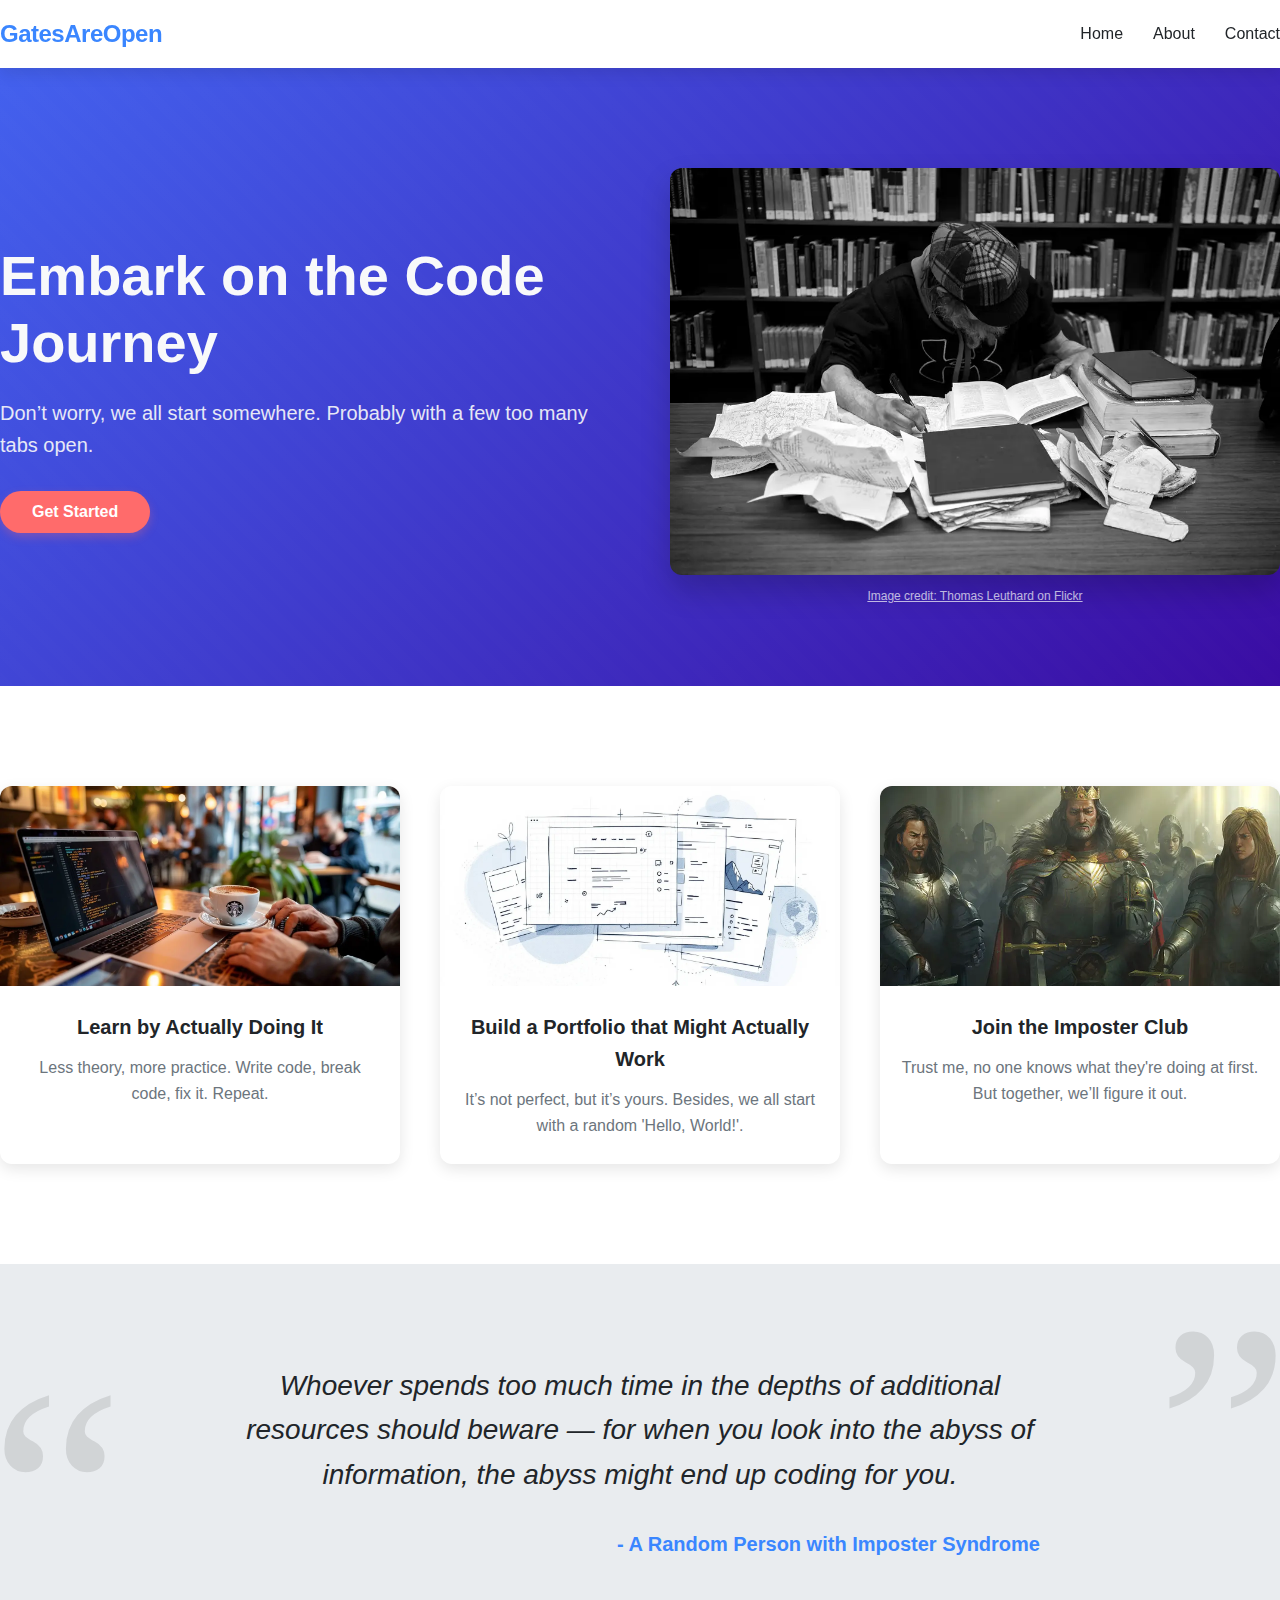
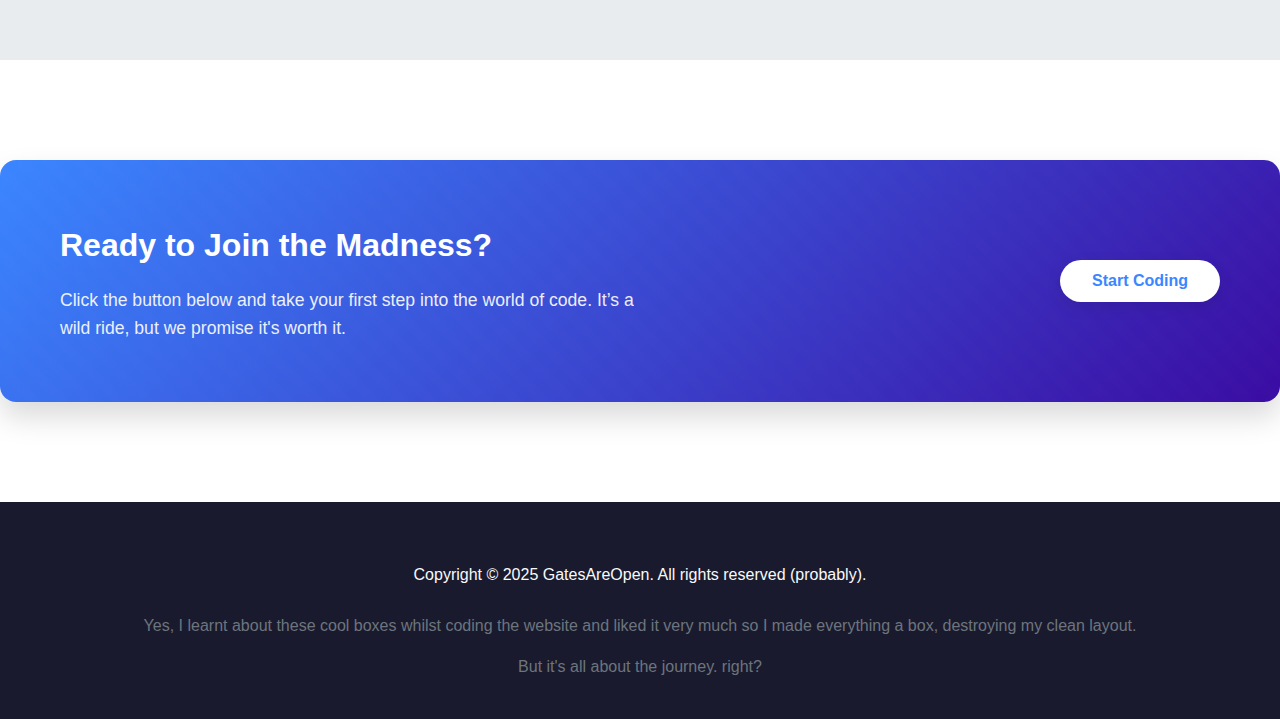
==== index.html @ 9cb02615 "Fixed navigation links for Github Pages." ====
<!DOCTYPE html>
<html lang="en">
<head>
    <meta charset="UTF-8">
    <meta name="viewport" content="width=device-width, initial-scale=1.0">
    <title>GatesAreOpen</title>
    <link rel="stylesheet" href="styles.css">
</head>
<body>
    <!-- Header Section -->
    <header class="header">
        <nav class="nav-container">
            <div class="logo">GatesAreOpen</div>
            <ul>
                <li><base href="/index.html">Home</a></li>
                <li><base href="/about.html">About</a></li>
                <li><base href="/contact.html">Contact</a></li>
            </ul>
        </nav>
    </header>

    <!-- Hero Section -->
    <section class="hero">
        <div class="hero-container">
            <div class="hero-text">
                <h1>Embark on the Code Journey</h1>
                <p>Don’t worry, we all start somewhere. Probably with a few too many tabs open.</p>
                <a href="https://www.theodinproject.com/">
                    <button>Get Started</button>
                </a>
            </div>
            <div class="hero-image">
                <img src="/assests/images/hero-image.webp" alt="An overwhelmed programmer with programming books." />
            <p class="credit">
                <a href="https://www.flickr.com/photos/thomasleuthard/8597609828/sizes/l/" target="_blank">
                    Image credit: Thomas Leuthard on Flickr
                </a>
            </p>
            </div>
        </div>
    </section>

    <!-- Info Section -->
    <section class="info">
        <div class="info-container">
            <div class="info-card">
                <div class="illustration">
                    <img src="/assests/images/info-image-1.webp" alt="A person focused on a screen, typing away, with a cup of coffee or notes nearby." />
                </div>
                <div class="info-card-text">
                    <h3>Learn by Actually Doing It</h3>
                    <p>Less theory, more practice. Write code, break code, fix it. Repeat.</p>
                </div>
            </div>
            <div class="info-card">
                <div class="illustration">
                    <img src="/assests/images/info-image-2.webp" alt="A website layout." />
                </div>
                <div class="info-card-text">
                    <h3>Build a Portfolio that Might Actually Work</h3>
                    <p>It’s not perfect, but it’s yours. Besides, we all start with a random 'Hello, World!'.</p>
                </div>
            </div>
            <div class="info-card">
                <div class="illustration">
                    <img src="/assests/images/info-image-3.webp" alt="Swords United meme." />
                </div>
                <div class="info-card-text">
                    <h3>Join the Imposter Club</h3>
                    <p>Trust me, no one knows what they're doing at first. But together, we’ll figure it out.</p>
                </div>
            </div>
        </div>
    </section>
    

    <!-- Quote Section -->
    <section class="quote">
        <div class="quote-container">
            <p>Whoever spends too much time in the depths of additional resources should beware — for when you look into the abyss of information, the abyss might end up coding for you.</p>
            <p>- A Random Person with Imposter Syndrome</p>
        </div>
    </section>    

    <!-- CTA Section -->
    <section class="cta">
        <div class="cta-container">
            <div class="cta-text">
                <h3>Ready to Join the Madness?</h3>
                <p>Click the button below and take your first step into the world of code. It’s a wild ride, but we promise it's worth it.</p>
            </div>
            <a href="startcoding.html">
                <button>Start Coding</button>
            </a>
        </div>
    </section>

    <!-- Footer Section -->
    <footer class="footer">
        <div class="footer-container">
            <p>Copyright © 2025 GatesAreOpen. All rights reserved (probably).</p>
            <p>Yes, I learnt about these cool boxes whilst coding the website and liked it very much so I made everything a box, destroying my clean layout.</p>
            <p>But it's all about the journey. right?</p>
        </div>
    </footer>
</body>
</html>
---- styles.css ----
:root {
    --primary-color: #3a86ff;       /* Vibrant blue */
    --primary-hover: #2a75f0;       /* Darker blue for hover states */
    --dark-color: #212529;          /* Almost black for text */
    --dark-bg: #1a1a2e;             /* Dark navy background */
    --light-color: #f8f9fa;         /* Off-white for text on dark backgrounds */
    --gray-light: #e9ecef;          /* Light gray for sections */
    --gray-dark: #6c757d;           /* Dark gray for secondary text */
    --accent-color: #ff6b6b;        /* Coral accent for highlights */
    --gradient-start: #4361ee;      /* Gradient blue start */
    --gradient-end: #3a0ca3;        /* Gradient purple end */
    --shadow: 0 5px 15px rgba(0, 0, 0, 0.1);  /* Subtle shadow */
    --font-primary: 'Roboto', -apple-system, BlinkMacSystemFont, sans-serif;
}

* {
    margin: 0;
    padding: 0;
    box-sizing: border-box;
}

body {
    font-family: var(--font-primary);
    line-height: 1.6;
    color: var(--dark-color);
    background-color: #fff;
    font-size: 16px;
}

a {
    text-decoration: none;
    color: var(--primary-color);
    transition: all 0.3s ease;
}

a:hover {
    color: var(--primary-hover);
}

.container {
    width: 90%;
    max-width: 1200px;
    margin: 0 auto;
    padding: 0 15px;
}

/* Header Section */
header {
    background-color: #fff;
    box-shadow: var(--shadow);
    position: sticky;
    top: 0;
    z-index: 100;
    padding: 15px 0;
}

nav {
    display: flex;
    justify-content: space-between;
    align-items: center;
}

.logo {
    font-size: 24px;
    font-weight: 700;
    color: var(--primary-color);
    letter-spacing: -0.5px;
}

nav ul {
    display: flex;
    list-style: none;
}

nav ul li {
    margin-left: 30px;
}

nav ul li a {
    color: var(--dark-color);
    position: relative;
    font-weight: 500;
}

nav ul li a::after {
    content: '';
    position: absolute;
    width: 0;
    height: 2px;
    bottom: -5px;
    left: 0;
    background-color: var(--primary-color);
    transition: width 0.3s ease;
}

nav ul li a:hover::after {
    width: 100%;
}

/* Hero Section */
.hero {
    background: linear-gradient(135deg, var(--gradient-start) 0%, var(--gradient-end) 100%);
    color: var(--light-color);
    padding: 100px 0 80px;
    position: relative;
    overflow: hidden;
}

.hero::before {
    content: '';
    position: absolute;
    top: 0;
    left: 0;
    width: 100%;
    height: 100%;
    background: repeating-linear-gradient(45deg, rgba(255, 255, 255, 0.05) 0px, rgba(255, 255, 255, 0.05) 10px, transparent 10px, transparent 20px);
    opacity: 0.1;
}

.hero-container {
    display: flex;
    justify-content: space-between;
    align-items: center;
    gap: 60px;
}

.hero-text {
    flex: 1;
    z-index: 1;
}

.hero-text h1 {
    font-size: 3.5rem;
    font-weight: 800;
    margin-bottom: 20px;
    line-height: 1.2;
}

.hero-text p {
    font-size: 1.25rem;
    margin-bottom: 30px;
    opacity: 0.9;
}

.hero-image {
    flex: 1;
    display: flex;
    flex-direction: column;
    align-items: center;
    z-index: 1;
}

.hero-image img {
    width: 100%;
    height: auto;
    border-radius: 12px;
    box-shadow: 0 15px 30px rgba(0, 0, 0, 0.2);
    transition: transform 0.3s ease;
}

.hero-image img:hover {
    transform: translateY(-10px);
}

.credit {
    margin-top: 12px;
    font-size: 12px;
    opacity: 0.7;
}

.credit a {
    color: var(--light-color);
    text-decoration: underline;
}

button {
    background-color: var(--accent-color);
    color: white;
    border: none;
    padding: 12px 32px;
    border-radius: 50px;
    font-weight: 600;
    font-size: 16px;
    cursor: pointer;
    transition: all 0.3s ease;
    box-shadow: 0 4px 10px rgba(255, 107, 107, 0.3);
    display: inline-block;
}

button:hover {
    background-color: #ff5252;
    transform: translateY(-3px);
    box-shadow: 0 6px 15px rgba(255, 107, 107, 0.4);
}

/* Info Section */
.info {
    padding: 100px 0;
    text-align: center;
    background-color: #fff;
}

.info h2 {
    color: var(--dark-color);
    font-size: 2.5rem;
    font-weight: 700;
    margin-bottom: 60px;
    position: relative;
    display: inline-block;
}

.info h2::after {
    content: '';
    position: absolute;
    width: 80px;
    height: 4px;
    background-color: var(--primary-color);
    bottom: -15px;
    left: 50%;
    transform: translateX(-50%);
    border-radius: 2px;
}

.info-container {
    display: flex;
    justify-content: space-between;
    flex-wrap: wrap;
    gap: 40px;
}

.info-card {
    flex: 1;
    min-width: 280px;
    background-color: #fff;
    border-radius: 12px;
    overflow: hidden;
    box-shadow: var(--shadow);
    transition: all 0.3s ease;
}

.info-card:hover {
    transform: translateY(-10px);
    box-shadow: 0 15px 30px rgba(0, 0, 0, 0.1);
}

.illustration {
    width: 100%;
    height: 200px;
    overflow: hidden;
}

.illustration img {
    width: 100%;
    height: 100%;
    object-fit: cover;
    object-position: center;
    transition: transform 0.5s ease;
}

.info-card:hover .illustration img {
    transform: scale(1.05);
}

.info-card-text {
    padding: 25px 20px;
}

.info-card-text h3 {
    margin-bottom: 12px;
    color: var(--dark-color);
    font-size: 1.25rem;
}

.info-card-text p {
    color: var(--gray-dark);
}

/* Quote Section */
.quote {
    background-color: var(--gray-light);
    padding: 100px 0;
    position: relative;
    overflow: hidden;
}

.quote::before {
    content: '\201C';
    position: absolute;
    top: -10px;
    left: -10px;
    font-size: 300px;
    color: rgba(0, 0, 0, 0.1);
    font-family: Georgia, serif;
}

.quote::after {
    content: '\201D';
    position: absolute;
    bottom: -10px;
    right: -10px;
    font-size: 300px;
    color: rgba(0, 0, 0, 0.1);
    font-family: Georgia, serif;
}

.quote-container {
    width: 80%;
    max-width: 800px;
    margin: 0 auto;
    text-align: center;
    position: relative;
    z-index: 1;
}

.quote-container p:first-child {
    font-size: 1.75rem;
    font-style: italic;
    color: var(--dark-color);
    font-weight: 400;
    line-height: 1.6;
    margin-bottom: 30px;
}

.quote-container p:last-child {
    font-size: 1.25rem;
    font-weight: 600;
    color: var(--primary-color);
    text-align: right;
}

/* CTA Section */
.cta {
    padding: 100px 0;
    background-color: #fff;
}

.cta-container {
    background: linear-gradient(135deg, var(--primary-color) 0%, var(--gradient-end) 100%);
    padding: 60px;
    border-radius: 16px;
    display: flex;
    justify-content: space-between;
    align-items: center;
    color: white;
    box-shadow: 0 15px 30px rgba(0, 0, 0, 0.15);
    position: relative;
    overflow: hidden;
}

.cta-container::before {
    content: '';
    position: absolute;
    pointer-events: none;
    top: 0;
    left: 0;
    width: 100%;
    height: 100%;
    background: repeating-linear-gradient(45deg, rgba(255, 255, 255, 0.05) 0px, rgba(255, 255, 255, 0.05) 10px, transparent 10px, transparent 20px);
    opacity: 0.1;
}

.cta-text {
    z-index: 1;
}

.cta-text h3 {
    font-size: 2rem;
    margin-bottom: 15px;
}

.cta-text p {
    font-size: 1.1rem;
    opacity: 0.9;
    max-width: 600px;
}

.cta button {
    background-color: white;
    color: var(--primary-color);
    border: none;
    z-index: 1;
    box-shadow: 0 5px 15px rgba(0, 0, 0, 0.1);
}

.cta button:hover {
    background-color: var(--light-color);
    color: var(--primary-hover);
    transform: translateY(-3px);
}

/* Footer Section */
.footer {
    background-color: var(--dark-bg);
    color: var(--gray-dark);
    text-align: center;
    padding: 60px 0 40px;
}

.footer-container {
    display: flex;
    flex-direction: column;
    gap: 15px;
}

.footer p:first-child {
    color: var(--light-color);
    margin-bottom: 10px;
}

/* ABOUT PAGE */
.about {
    padding: 100px 0;
    background-color: #fff;
    text-align: center;
}

.about-container {
    width: 80%;
    max-width: 1100px;
    margin: 0 auto;
}

.about-heading h1 {
    font-size: 3rem;
    font-weight: 800;
    color: var(--dark-color);
    margin-bottom: 20px;
}

.about-heading p {
    font-size: 1.2rem;
    color: var(--gray-dark);
    max-width: 800px;
    margin: 0 auto 40px;
    line-height: 1.6;
}

.about-boxes {
    display: flex;
    flex-wrap: wrap;
    gap: 30px;
    justify-content: center;
}

.about-box {
    background: linear-gradient(135deg, var(--gradient-start) 0%, var(--gradient-end) 100%);
    color: white;
    padding: 30px;
    border-radius: 12px;
    box-shadow: var(--shadow);
    flex: 1;
    min-width: 280px;
    max-width: 350px;
    transition: transform 0.3s ease;
}

.about-box:hover {
    transform: translateY(-10px);
    box-shadow: 0 10px 20px rgba(0, 0, 0, 0.2);
}

.about-box h2 {
    font-size: 1.5rem;
    margin-bottom: 15px;
    font-weight: 700;
}

.about-box p {
    font-size: 1rem;
    line-height: 1.5;
}

.about-summary {
    margin-top: 50px;
    font-size: 1.2rem;
    color: var(--dark-color);
    max-width: 800px;
    margin: 50px auto 0;
    line-height: 1.6;
}

/* Contact Page Styling */
.contact {
    padding: 100px 0;
    background-color: #fff;
    text-align: center;
}

.contact-container {
    width: 80%;
    max-width: 700px;
    margin: 0 auto;
    background: linear-gradient(135deg, var(--gradient-start) 0%, var(--gradient-end) 100%);
    padding: 40px;
    border-radius: 12px;
    box-shadow: var(--shadow);
    color: white;
}

.contact-box h1 {
    font-size: 2.5rem;
    font-weight: 800;
    margin-bottom: 20px;
}

.contact-box p {
    font-size: 1.2rem;
    line-height: 1.6;
    margin-bottom: 20px;
    opacity: 0.9;
}

/* Form Styling */
form {
    display: flex;
    flex-direction: column;
    gap: 20px;
    margin-top: 20px;
}

.form-group {
    text-align: left;
}

label {
    font-weight: 600;
    display: block;
    margin-bottom: 5px;
}

input,
textarea {
    width: 100%;
    padding: 12px;
    border: none;
    border-radius: 6px;
    font-size: 1rem;
    color: var(--dark-color);
}

input:focus,
textarea:focus {
    outline: 2px solid var(--primary-color);
}

textarea {
    height: 150px;
    resize: none;
}

button {
    background-color: var(--accent-color);
    color: white;
    border: none;
    padding: 12px 32px;
    border-radius: 50px;
    font-weight: 600;
    font-size: 16px;
    cursor: pointer;
    transition: all 0.3s ease;
    box-shadow: 0 4px 10px rgba(255, 107, 107, 0.3);
    display: inline-block;
}

button:hover {
    background-color: #ff5252;
    transform: translateY(-3px);
    box-shadow: 0 6px 15px rgba(255, 107, 107, 0.4);
}

/* Thank You Page */
.thank-you {
    padding: 100px 0;
    background: linear-gradient(135deg, var(--gradient-start) 0%, var(--gradient-end) 100%);
    text-align: center;
    color: white;
}

.thank-you-container {
    width: 80%;
    max-width: 700px;
    margin: 0 auto;
    background: rgba(255, 255, 255, 0.1);
    padding: 40px;
    border-radius: 12px;
    box-shadow: var(--shadow);
    backdrop-filter: blur(10px);
}

.thank-you-container h1 {
    font-size: 2.5rem;
    font-weight: 800;
    margin-bottom: 20px;
}

.thank-you-container p {
    font-size: 1.2rem;
    line-height: 1.6;
    margin-bottom: 20px;
    opacity: 0.9;
}

/* Start Coding Page */
.start-coding {
    padding: 100px 0;
    background: linear-gradient(135deg, var(--gradient-start) 0%, var(--gradient-end) 100%);
    text-align: center;
    color: white;
}

.start-coding-container {
    width: 80%;
    max-width: 700px;
    margin: 0 auto;
    background: rgba(255, 255, 255, 0.1);
    padding: 40px;
    border-radius: 12px;
    box-shadow: var(--shadow);
    backdrop-filter: blur(10px);
}

.start-coding-container h1 {
    font-size: 2.5rem;
    font-weight: 800;
    margin-bottom: 20px;
}

.start-coding-container p {
    font-size: 1.2rem;
    line-height: 1.6;
    margin-bottom: 20px;
    opacity: 0.9;
}

/* Responsive Design */
@media (max-width: 992px) {
    .hero-text h1 {
        font-size: 3rem;
    }

    .cta-container {
        padding: 40px;
    }
}

@media (max-width: 768px) {
    .hero {
        padding: 80px 0 60px;
    }

    .hero-container {
        flex-direction: column;
        text-align: center;
    }

    .hero-text h1 {
        font-size: 2.5rem;
    }

    .cta-container {
        flex-direction: column;
        text-align: center;
        gap: 30px;
        padding: 40px 30px;
    }

    .info {
        padding: 80px 0;
    }

    .info h2 {
        font-size: 2rem;
    }

    .quote {
        padding: 80px 0;
    }

    .quote-container p:first-child {
        font-size: 1.5rem;
    }
}

@media (max-width: 576px) {
    .hero-text h1 {
        font-size: 2rem;
    }

    .hero-text p {
        font-size: 1rem;
    }

    button {
        padding: 10px 25px;
    }

    .info h2 {
        font-size: 1.75rem;
    }

    .info-card {
        min-width: 100%;
    }

    .quote-container {
        width: 90%;
    }

    .quote-container p:first-child {
        font-size: 1.25rem;
    }

    .cta-text h3 {
        font-size: 1.5rem;
    }
}

@media (max-width: 768px) {
    .about-heading h1 {
        font-size: 2.5rem;
    }
    
    .about-boxes {
        flex-direction: column;
        align-items: center;
    }
    
    .about-box {
        max-width: 100%;
    }
}

@media (max-width: 768px) {
    .contact-container {
        width: 90%;
        padding: 30px;
    }
    .contact-box h1 {
        font-size: 2rem;
    }
}

@media (max-width: 768px) {
    .thank-you-container {
        width: 90%;
        padding: 30px;
    }
    .thank-you-container h1 {
        font-size: 2rem;
    }
}
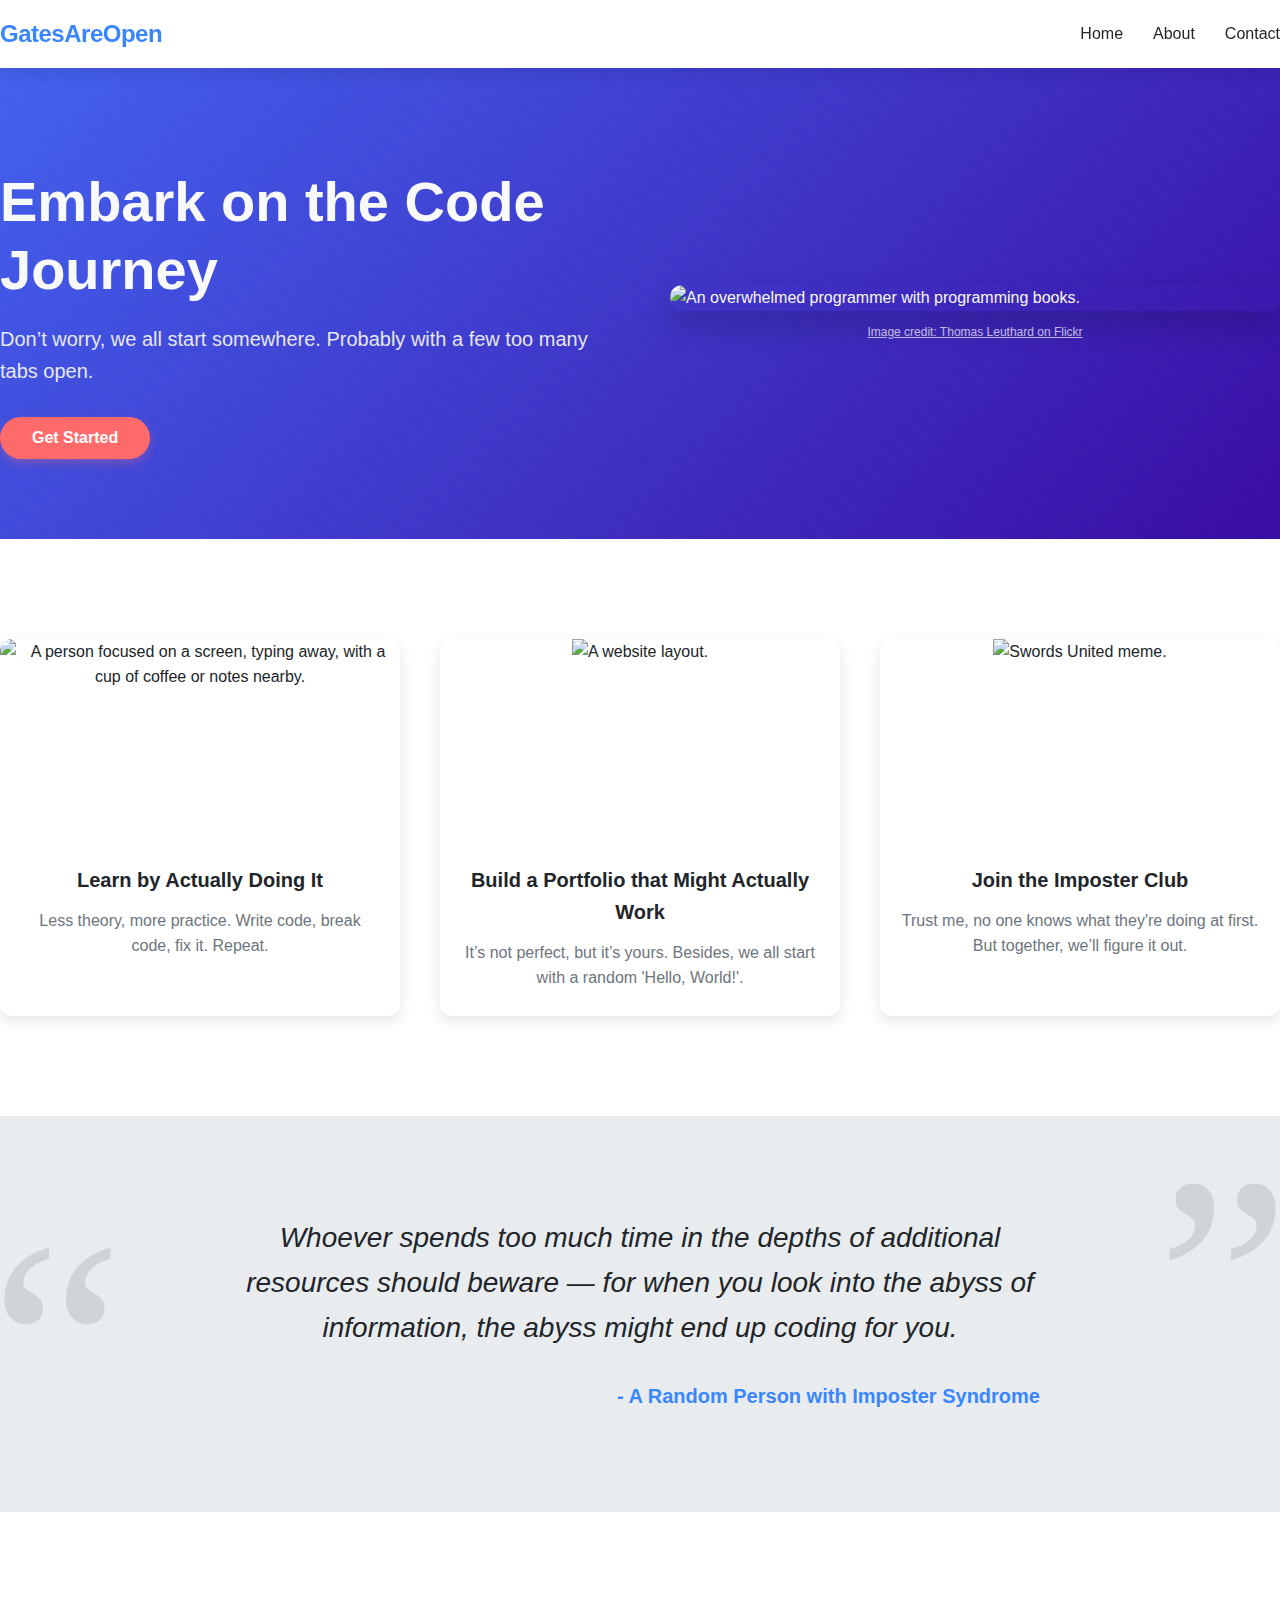
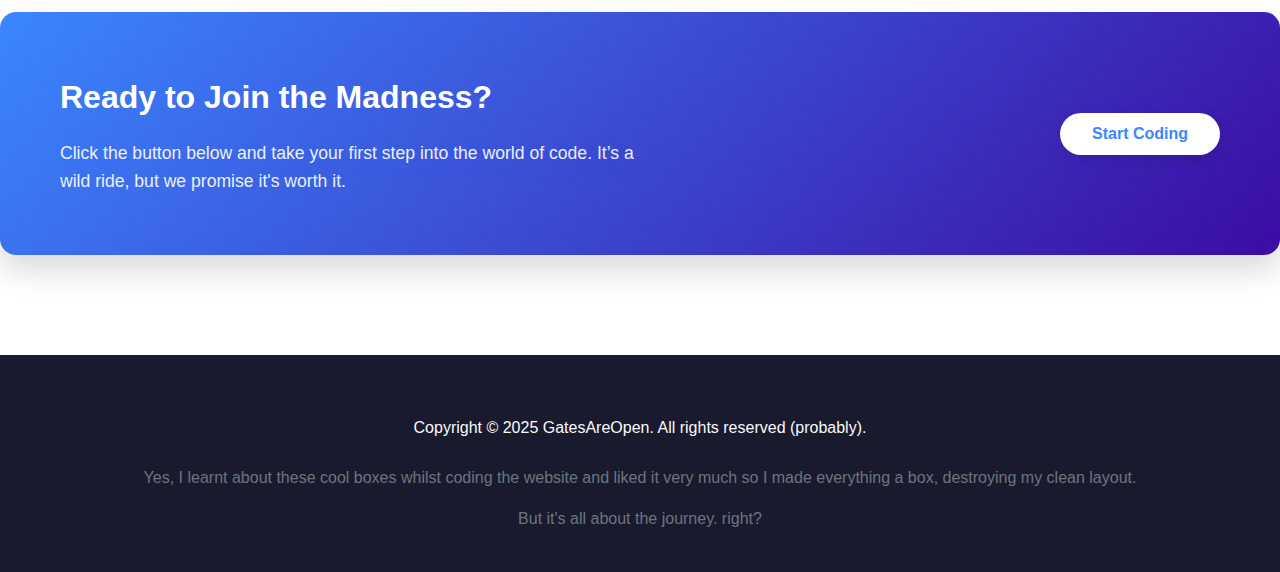
==== commit 061a8d71: "Fixed for the links." ====
--- a/index.html
+++ b/index.html
@@ -12,9 +12,9 @@
         <nav class="nav-container">
             <div class="logo">GatesAreOpen</div>
             <ul>
-                <li><base href="/index.html">Home</a></li>
-                <li><base href="/about.html">About</a></li>
-                <li><base href="/contact.html">Contact</a></li>
+                <li><a href="mini-website/index.html">Home</a></li>
+                <li><a href="mini-website/index.html">About</a></li>
+                <li><a href="mini-website/index.html">Contact</a></li>
             </ul>
         </nav>
     </header>
@@ -30,7 +30,7 @@
                 </a>
             </div>
             <div class="hero-image">
-                <img src="/assests/images/hero-image.webp" alt="An overwhelmed programmer with programming books." />
+                <img src="mini-website/assests/images/hero-image.webp" alt="An overwhelmed programmer with programming books." />
             <p class="credit">
                 <a href="https://www.flickr.com/photos/thomasleuthard/8597609828/sizes/l/" target="_blank">
                     Image credit: Thomas Leuthard on Flickr
@@ -45,7 +45,7 @@
         <div class="info-container">
             <div class="info-card">
                 <div class="illustration">
-                    <img src="/assests/images/info-image-1.webp" alt="A person focused on a screen, typing away, with a cup of coffee or notes nearby." />
+                    <img src="mini-website/assests/images/info-image-1.webp" alt="A person focused on a screen, typing away, with a cup of coffee or notes nearby." />
                 </div>
                 <div class="info-card-text">
                     <h3>Learn by Actually Doing It</h3>
@@ -54,7 +54,7 @@
             </div>
             <div class="info-card">
                 <div class="illustration">
-                    <img src="/assests/images/info-image-2.webp" alt="A website layout." />
+                    <img src="mini-website/assests/images/info-image-2.webp" alt="A website layout." />
                 </div>
                 <div class="info-card-text">
                     <h3>Build a Portfolio that Might Actually Work</h3>
@@ -63,7 +63,7 @@
             </div>
             <div class="info-card">
                 <div class="illustration">
-                    <img src="/assests/images/info-image-3.webp" alt="Swords United meme." />
+                    <img src="mini-website/assests/images/info-image-3.webp" alt="Swords United meme." />
                 </div>
                 <div class="info-card-text">
                     <h3>Join the Imposter Club</h3>
